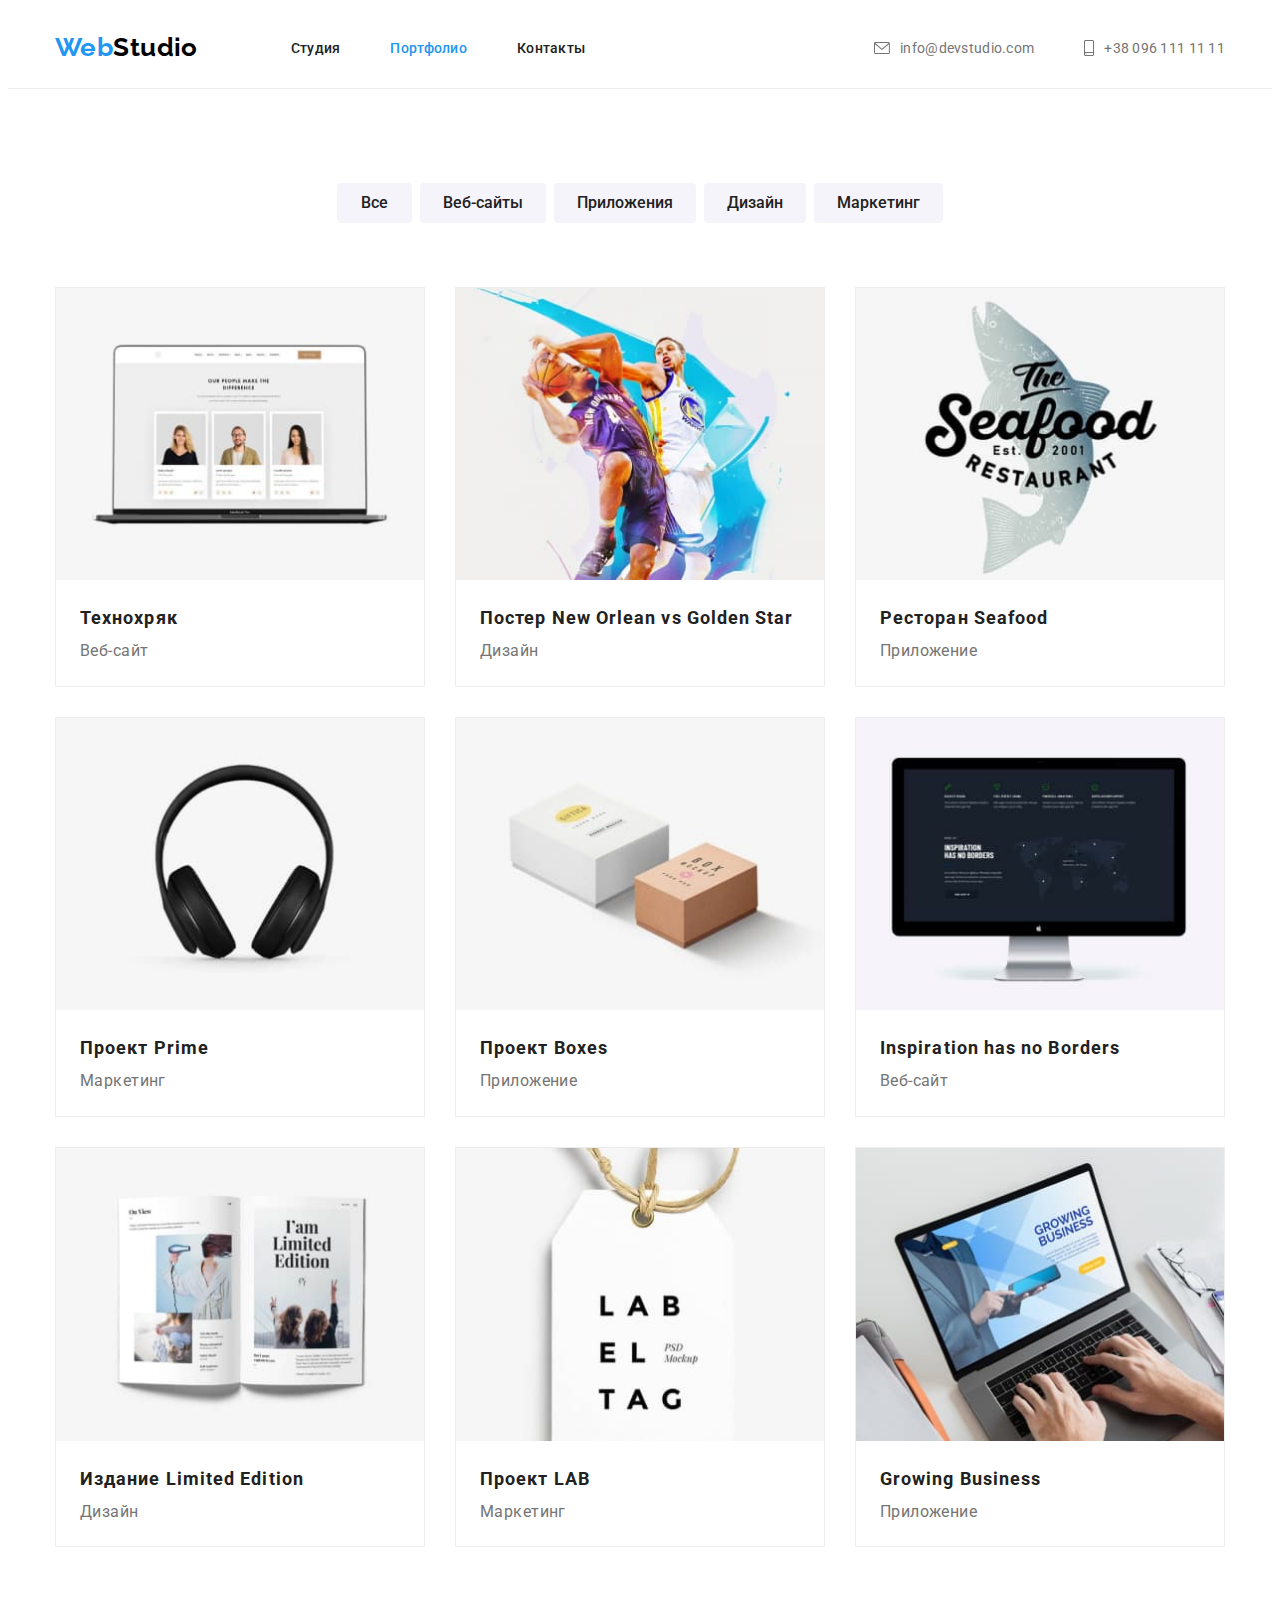
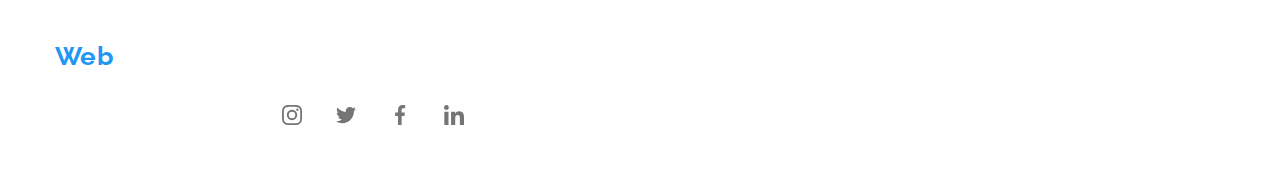
==== portfolio.html @ 6d74dd29 "Start" ====
<!DOCTYPE html>
<html lang="ru">
<!-- сайт на русском языке -->

<head>
    <meta charset="UTF-8">
    <meta http-equiv="X-UA-Compatible" content="IE=edge">
    <meta name="viewport" content="width=device-width, initial-scale=1.0">
    <title>Портфолио</title>
    <link rel="stylesheet" href="https://cdnjs.cloudflare.com/ajax/libs/modern-normalize/1.0.0/modern-normalize.min.css" integrity="sha512-ISS7cAi1PEhQ8jnbJpJZMd29NlhNj4AWYyLOSp2CE/CsHxTCu+r+t0D2yoJudVrd0/8fTVPUVDzY5Tvli75u/g==" crossorigin="anonymous" />
    <link rel="preconnect" href="https://fonts.gstatic.com">
    <link href="https://fonts.googleapis.com/css2?family=Raleway:wght@700&family=Roboto:wght@400;500;700;900&display=swap" rel="stylesheet">
    <link rel="stylesheet" href="./css/styles.css">
</head>

<body>

    <!-- Header -->
    <header>
        <div class="container header-main">
            <div class="logo-container">
                <a href="index.html" class="logo-link"><span class="logo">Web</span><span
                        class="studio-up">Studio</span></a>
            </div>
            <nav class="site-nav">
                <ul class="navigation-set list">
                    <li class="nav-set-item"><a href="./index.html" class="navigation-links">Студия</a></li>
                    <li class="nav-set-item"><a href="./portfolio.html" class="navigation-links current">Портфолио</a></li>
                    <li class="nav-set-item"><a href="" class="navigation-links">Контакты</a></li>
                </ul>
            </nav>


            <ul class="list contacts-set">
                <li class="contacts-set-item">
                    <a href="mailto:info@devstudio.com" class="header-contacts">
                        <svg class="contact-set-icons envelope">
                            <use href="./images/icons.svg#envelope" width="16" height="12"></use>
                        </svg> info@devstudio.com
                    </a>
                </li>
                <li class="contacts-set-item"><a href="tel:+380961111111" class="header-contacts"><svg
                            class="contact-set-icons smartphone">
                            <use href="./images/icons.svg#smartphone" width="10" height="16"></use>
                        </svg>+38 096 111 11 11</a>
                </li>
            </ul>

        </div>
    </header>

    <main>
        <h1 class="hidden">Портфолио</h1>
        <div class="filter container">
            <ul class="filter-buttons list">
                <li class="filter-buttons-item"><button type="button" class="simple-button">Все</button></li>
                <li class="filter-buttons-item"><button type="button" class="simple-button">Веб-сайты</button></li>
                <li class="filter-buttons-item"><button type="button" class="simple-button">Приложения</button></li>
                <li class="filter-buttons-item"><button type="button" class="simple-button">Дизайн</button></li>
                <li class="filter-buttons-item"><button type="button" class="simple-button">Маркетинг</button></li>
            </ul>
        </div>
        <div class="examples container">
            <ul class="grid list">
                <li class="grid-item examples-set-items">
                    <img src="./images/PF1.jpg" alt="пример веб-сайта" width=370>
                    <h2 class="product-header">Технохряк</h2>
                    <p class="product-description">Веб-сайт</p>
                </li>
                <li class="grid-item examples-set-items">
                    <img src="./images/PF2.jpg" alt="пример дизайна" width=370>
                    <h2 class="product-header">Постер New Orlean vs Golden Star</h2>
                    <p class="product-description">Дизайн</p>
                </li>
                <li class="grid-item examples-set-items">
                    <img src="./images/PF3.jpg" alt="пример приложения" width=370>
                    <h2 class="product-header">Ресторан Seafood</h2>
                    <p class="product-description">Приложение</p>
                </li>
                <li class="grid-item examples-set-items">
                    <img src="./images/PF4.jpg" alt="пример маркетингового решения" width=370>
                    <h2 class="product-header">Проект Prime</h2>
                    <p class="product-description">Маркетинг</p>
                </li>
                <li class="grid-item examples-set-items">
                    <img src="./images/PF5.jpg" alt="пример приложения" width=370>
                    <h2 class="product-header">Проект Boxes</h2>
                    <p class="product-description">Приложение</p>
                </li>
                <li class="grid-item examples-set-items">
                    <img src="./images/PF6.jpg" alt="пример веб-сайта" width=370>
                    <h2 class="product-header">Inspiration has no Borders</h2>
                    <p class="product-description">Веб-сайт</p>
                </li>
                <li class="grid-item examples-set-items">
                    <img src="./images/PF7.jpg" alt="пример дизайна" width=370>
                    <h2 class="product-header">Издание Limited Edition</h2>
                    <p class="product-description">Дизайн</p>
                </li>
                <li class="grid-item examples-set-items">
                    <img src="./images/PF8.jpg" alt="пример маркетингового решения" width=370>
                    <h2 class="product-header">Проект LAB</h2>
                    <p class="product-description">Маркетинг</p>
                </li>
                <li class="grid-item examples-set-items">
                    <img src="./images/PF9.jpg" alt="пример приложения" width=370>
                    <h2 class="product-header">Growing Business</h2>
                    <p class="product-description">Приложение</p>
                </li>
            </ul>
        </div>
    </main>
    <footer class="main-foter">
        <div class="footer-structure container">
            <div class="footer-info">
                <div class="footer-logo">
                    <a href="index.html" class="logo-link"><span class="logo">Web</span><span
        class="studio-down">Studio</span></a>
                </div>
                <div class="footer-address">
                    <address><span class="actual-address">г. Киев, пр-т Леси Украинки, 26 </span><br>
    <a href="mailto:info@devstudio.com" class="footer-contacts">info@devstudio.com</a><br>
    <a href="tel:+380961111111" class="footer-contacts">+38 096 111 11 11</a>
</address>
                </div>
            </div>
            <div class="footer-social-links">
                <p class="join">присоединяйтесь</p>
                <ul class="list social-icons-set">
                    <li class="social-icons-item ">
                        <a href="" class="social-icons-link">
                            <svg class="social-icon" width="20" height="20">
    <use href="./images/icons.svg#instagram"></use>
</svg>
                        </a>
                    </li>
                    <li class="social-icons-item">
                        <a href="" class="social-icons-link">
                            <svg class="social-icon" width="20" height="20">
    <use href="./images/icons.svg#twitter"></use>
</svg>
                        </a>
                    </li>
                    <li class="social-icons-item">
                        <a href="" class="social-icons-link">
                            <svg class="social-icon" width="20" height="20">
    <use href="./images/icons.svg#facebook"></use>
</svg>
                        </a>
                    </li>
                    <li class="social-icons-item">
                        <a href="" class="social-icons-link">
                            <svg class="social-icon" width="20" height="20">
    <use href="./images/icons.svg#linkedin"></use>
</svg>
                        </a>
                    </li>
                </ul>
            </div>
        </div>
    </footer>
</body>


</html>
---- css/styles.css ----
:root {
  --main-color: #2f303a;
  --important-text-color: #212121;
  --common-text-color: #757575;
  --secondary-text-color: rgba(255, 255, 255, 0.6);
  --important-color: #ffffff;
  --accent-color: #2196f3;
  --background-color-main: #e5e5e5;
  --background-color-secondary: #f5f4fa;
  --borders-color: #eeeeee;
  --grid-item: 3;
}

html {
  box-sizing: border-box;
}

*,
*::after,
*::before {
  box-sizing: inherit;
}

body {
  font-family: Roboto, sans-serif;
  font-style: normal;
  font-weight: 400;
  font-size: 14px;
  line-height: 1.7;
  letter-spacing: 0.03em;
  color: var(--common-text-color);
}

ul.list {
  list-style-type: none;
  padding-left: 0;
  margin-top: 0;
  margin-bottom: 0;
}

img {
  display: block;
  max-width: 100%;
  height: auto;
}

.hidden {
  position: absolute !important;
  clip: rect(1px 1px 1px 1px);
  clip: rect(1px, 1px, 1px, 1px);
  padding: 0 !important;
  border: 0 !important;
  height: 1px !important;
  width: 1px !important;
  overflow: hidden;
}

.section {
  padding-top: 94px;
  padding-bottom: 94px;
}

.container {
  margin-left: auto;
  margin-right: auto;
  width: 1200px;
  padding-left: 15px;
  padding-right: 15px;
}

.grid {
  display: flex;
  flex-wrap: wrap;
  margin-left: -30px;
  margin-top: -30px;
}

.grid-item {
  flex-basis: calc((100% - 30px * var(--grid-item)) / var(--grid-item));
  margin-left: 30px;
  margin-top: 30px;
}

h1,
h2,
h3,
p {
  margin: 0px;
}

/* header styles */

header {
  background-color: var(--important-color);
  border-bottom: 1px solid #ececec;
}

.header-main {
  display: flex;
  align-items: center;
  height: 80px;
}

.logo {
  font-family: Raleway;
  font-weight: 700;
  font-size: 26px;
  line-height: 1.2;
  color: var(--accent-color);
}

.studio-up {
  font-family: Raleway;
  font-weight: 700;
  font-size: 26px;
  line-height: 1.2;
  color: #000000;
}

.logo-link {
  text-decoration: none;
}

.header-contacts {
  display: flex;
  color: var(--common-text-color);
  text-decoration: none;
  padding-top: 32px;
  padding-bottom: 32px;
  align-items: center;
}

.contact-set-icons {
  display: flex;
  fill: currentColor;
  margin-right: 10px;
}

.contacts-set .contacts-set-item:not(:first-child) {
  margin-left: 50px;
}

.contacts-set-item {
  display: flex;
  align-items: center;
}

.header-contacts:hover,
.header-contacts:focus {
  color: var(--accent-color);
  fill: var(--accent-color);
}

.envelope {
  width: 16px;
  height: 12px;
}

.smartphone {
  width: 10px;
  height: 16px;
}

ul.list.contacts-set {
  display: inline-flex;
  margin-left: auto;
}

.site-nav {
  margin-left: 93px;
}

.site-nav,
.header-contacts {
  line-height: 1.2;
  letter-spacing: 0.02em;
}

.site-nav .nav-set-item:not(:first-child) {
  margin-left: 50px;
}

.navigation-set {
  display: flex;
}

.navigation-links:hover,
.navigation-links:focus {
  color: var(--accent-color);
}

.navigation-links {
  display: block;
  font-weight: 500;
  font-size: 14px;
  color: var(--important-text-color);
  text-decoration: none;
  padding-top: 32px;
  padding-bottom: 32px;
}

.navigation-links.current {
  color: var(--accent-color);
}

/* main styles */

/* Hero Section styles */

.hero-section {
  background-color: var(--main-color);
  min-width: 1600px;
  color: var(--important-color);

  margin-top: 0;
  text-align: center;
  height: 600px;
  /* padding-top: 200px; */
}

.hero-title {
  font-weight: 900;
  font-size: 44px;
  line-height: 1.36;
  letter-spacing: 0.06em;
  text-transform: uppercase;
  margin-top: 0px;
  margin-bottom: 40px;
  padding-top: 200px;
  /* outline: 1px solid red; */
}

.overlay {
  height: 600px;
  max-width: 1600px;
  margin-left: auto;
  margin-right: auto;
  background-size: cover;
  background-position: center;
  background-image: linear-gradient(
      to right,
      rgba(47, 48, 58, 0.4),
      rgba(47, 48, 58, 0.4)
    ),
    url(../images/Hero_img.jpg);
}

.main-button {
  display: inline-block;
  background-color: var(--accent-color);
  color: var(--important-color);
  cursor: pointer;
  min-width: 200px;
  padding: 10px 32px;
  font-size: 16px;
  font-weight: 700;
  font-family: inherit;
  border: 1px solid var(--accent-color);
  text-align: center;
  border-radius: 4px;
  margin-bottom: 200px;
}

/* Advantages section styles */

.advantages-section,
.work-section {
  background-color: var(--important-color);
  /* outline: 1px solid blue; */
}

.advantages-section {
  /* margin-bottom: 94px; */
}

.advantages-set .advantages-set-item:not(:first-child) {
  margin-left: 30px;
}

.advantages-header {
  font-weight: 700;
  font-size: 14px;
  line-height: 1.14;
  text-transform: uppercase;
  color: var(--important-text-color);
  padding-top: 30px;
  padding-bottom: 10px;
}

.advantages-set-item .advantages-paragraph {
  margin-top: 0;
  margin-bottom: 0;
}

.advantages-set-item::before {
  content: '';
  display: block;
  height: 120px;
  background-color: var(--background-color-secondary);
  background-size: contain;
  background-repeat: no-repeat;
  background-position: center;
}

.icon-antenna::before {
  background-image: url(../images/antenna_1.svg);
  background-size: 70px;
}

.icon-clock::before {
  background-image: url(../images/clock_1.svg);
  background-size: 70px;
}

.icon-diagramm::before {
  background-image: url(../images/diagram_1.svg);
  background-size: 70px;
}

.icon-astronaut::before {
  background-image: url(../images/astronaut_1.svg);
  background-size: 70px;
}

.advantages-set {
  --grid-item: 4;
}

/* Work section styles*/

.work-section-header,
.team-section-header,
.clients-section-header {
  font-weight: 700;
  font-size: 36px;
  line-height: 1.16;
  text-align: center;
  color: var(--important-text-color);
  margin-top: 0px;
  margin-bottom: 50px;
}

.work-section {
  padding-top: 0;
}

/* Team section styles*/

.team-section {
  background-color: var(--background-color-secondary);
}

.team-set {
  display: flex;
}

.team-set-item {
  display: block;
  text-align: center;
  background-color: var(--important-color);
  border: 1px solid var(--borders-color);
  border-radius: 6px;
  --grid-item: 4;
  padding-bottom: 30px;
  box-shadow: 0px 2px 1px rgba(0, 0, 0, 0.2), 0px 1px 1px rgba(0, 0, 0, 0.14),
    0px 1px 3px rgba(0, 0, 0, 0.12);
}

.teammates-names {
  color: var(--important-text-color);
  margin-top: 30px;
  margin-bottom: 10px;
  text-align: center;
}

.teammates-position {
  text-align: center;
  margin-top: 0;
  margin-bottom: 10px;
}

.social-icons-set {
  display: inline-flex;
}

.social-icons-item {
}

.social-icons-link {
  display: flex;
  justify-content: center;
  align-items: center;
  fill: var(--common-text-color);
  background-color: rgba(255, 255, 255, 0.1);
  border-radius: 50%;
  width: 44px;
  height: 44px;
}

.social-icons-link:hover,
.social-icons-link:focus {
  fill: var(--important-color);
  background-color: var(--accent-color);
}

.social-icons-item + .social-icons-item {
  margin-left: 10px;
}

/* Clients section styles */

ul.list.clients-section-list {
  display: inline-flex;
}

.clients-section-icon {
}

.clients-section-items {
  --grid-item: 6;
}

.clients-section-link {
  display: flex;
  justify-content: center;
  align-items: center;
  width: 170px;
  height: 90px;
  fill: var(--common-text-color);
  border: 1px solid var(--common-text-color);
  border-radius: 4px;
}

.clients-section-link:hover,
.clients-section-link:focus {
  fill: var(--accent-color);
  border: 1px solid var(--accent-color);
}

/* Portfolio page styles */

.filter-buttons {
  display: flex;
  justify-content: center;
}

.filter {
  padding-top: 94px;
  padding-bottom: 34px;
}

.filter-buttons .filter-buttons-item:not(:first-child) {
  margin-left: 8px;
}

.simple-button {
  display: inline-block;
  background-color: var(--background-color-secondary);
  color: var(--important-text-color);
  font-family: inherit;
  font-weight: 500;
  font-size: 16px;
  line-height: 1.6;
  text-align: center;
  cursor: pointer;
  border-radius: 4px;
  border: 1px solid transparent;
  min-width: 75px;
  padding: 6px 22px;
}

.simple-button:hover,
.simple-button:focus {
  background-color: var(--accent-color);
  color: var(--important-color);
  border: 1px solid var(--accent-color);
  box-shadow: 0px 2px 2px rgba(0, 0, 0, 0.12), 0px 1px 2px rgba(0, 0, 0, 0.08),
    0px 3px 1px rgba(0, 0, 0, 0.1);
}

.examples-set-items {
  border: 1px solid var(--borders-color);
  --grid-item: 3;
  padding-bottom: 20px;
}

.examples-set-items:hover {
  box-shadow: 1px 4px 6px rgba(0, 0, 0, 0.16), 0px 4px 4px rgba(0, 0, 0, 0.06),
    0px 1px 1px rgba(0, 0, 0, 0.12);
}

.examples {
  padding-bottom: 94px;
}

.product-header {
  font-weight: 700;
  font-size: 18px;
  line-height: 2;
  letter-spacing: 0.06em;
  color: var(--important-text-color);
  margin-top: 0px;
  margin-bottom: 0px;
  padding-left: 24px;
  padding-right: 24px;
  padding-top: 20px;
}

.product-description {
  font-size: 16px;
  line-height: 1.87;
  margin-top: 0px;
  margin-bottom: 0px;
  padding-left: 24px;
  padding-right: 24px;
}

/* footer styles */

.main-footer {
  background-color: var(--main-color);
  padding-top: 60px;
  padding-bottom: 60px;
}

.footer-logo {
  margin-bottom: 20px;
}

.studio-down {
  font-family: Raleway;
  font-weight: 700;
  font-size: 26px;
  line-height: 1.2;
  color: var(--important-color);
}

.actual-address {
  color: var(--important-color);
  font-style: normal;
}

.footer-contacts {
  color: var(--secondary-text-color);
  text-decoration: none;
  font-style: normal;
}

.footer-contacts:hover,
.footer-contacts:focus {
  color: var(--accent-color);
}

.footer-structure {
  display: flex;
  align-items: baseline;
}

.join {
  color: var(--important-color);
  text-transform: uppercase;
  font-weight: 700;
  margin-bottom: 20px;
}

.footer-info,
.footer-social-links {
  flex-basis: calc((50%-45px) / 2);
}
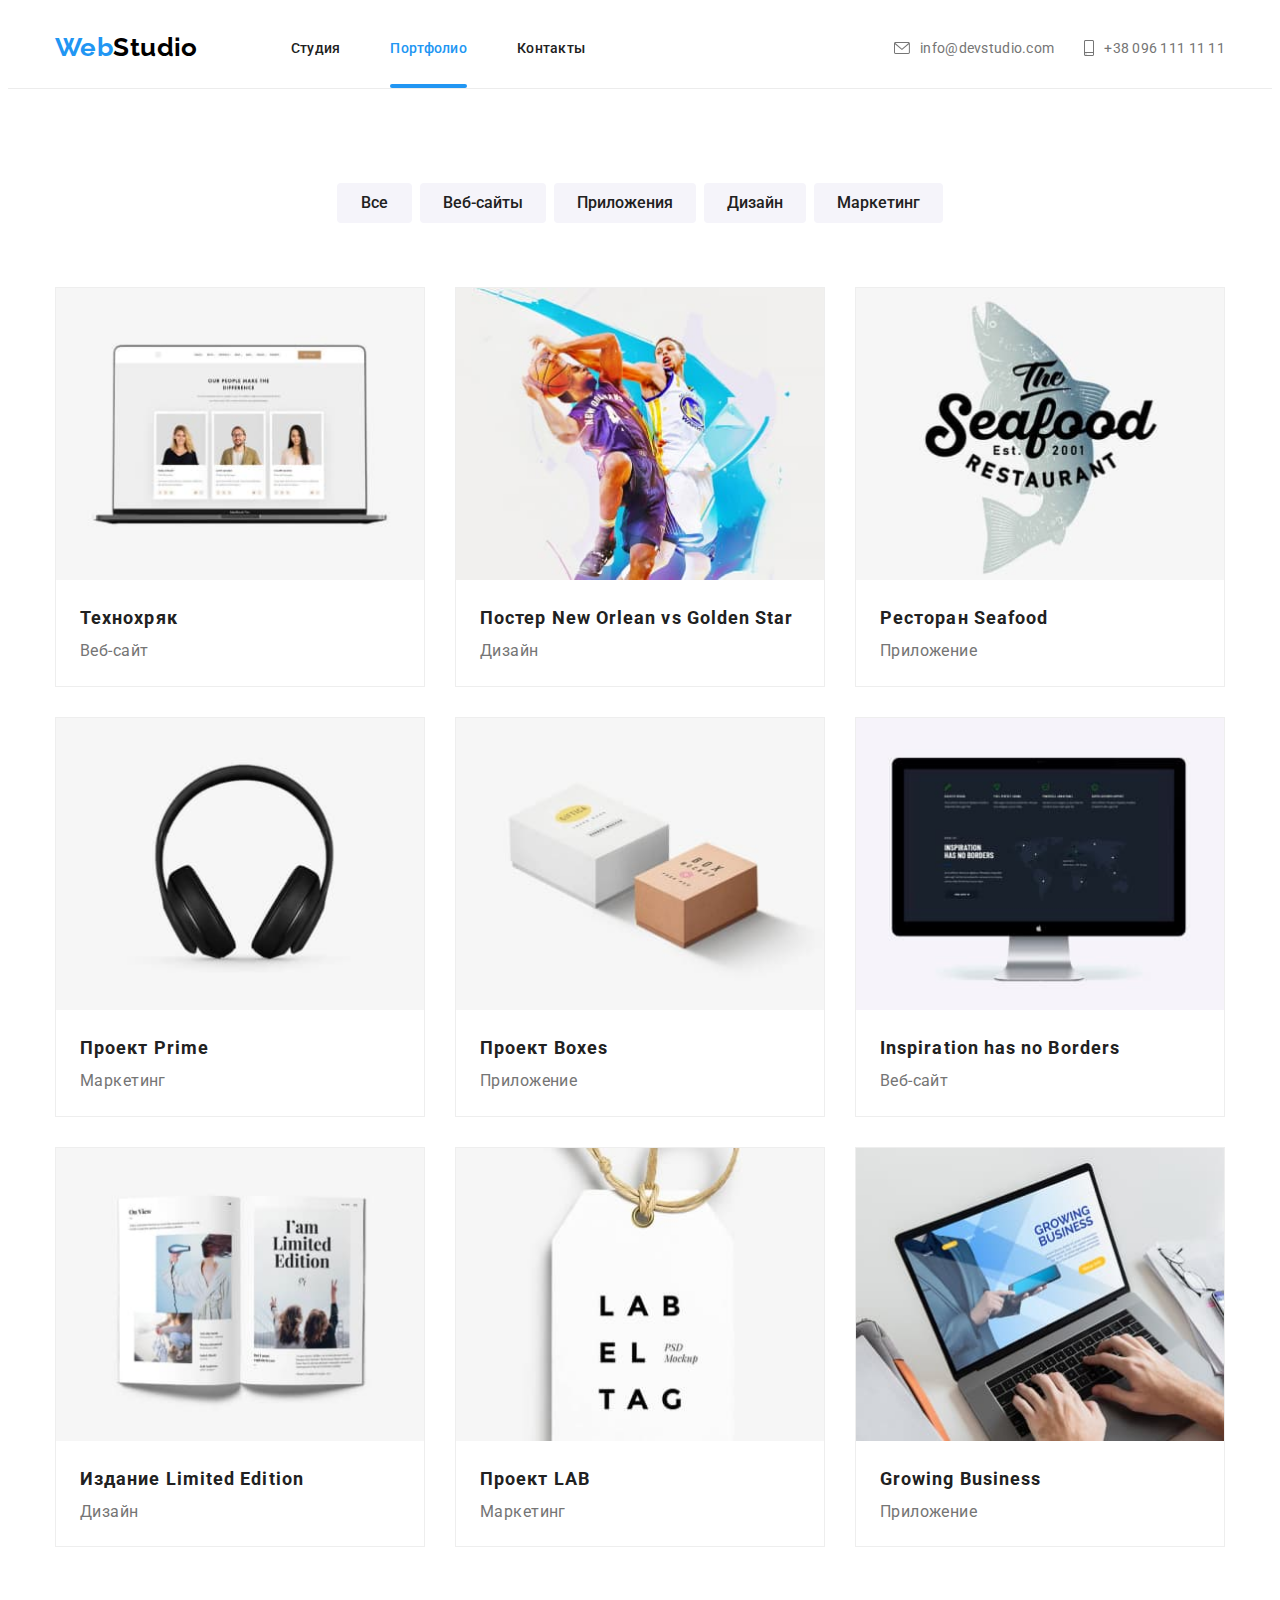
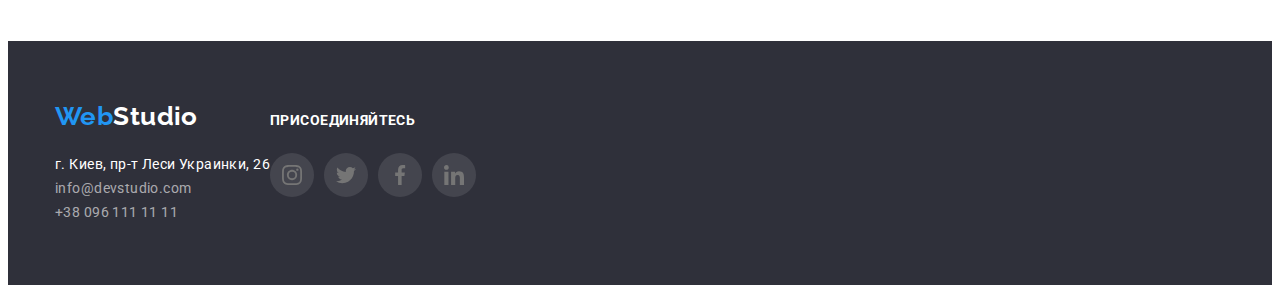
==== commit 6877c842: "modal add" ====
--- a/portfolio.html
+++ b/portfolio.html
@@ -110,7 +110,7 @@
             </ul>
         </div>
     </main>
-    <footer class="main-foter">
+    <footer class="main-footer">
         <div class="footer-structure container">
             <div class="footer-info">
                 <div class="footer-logo">
--- a/css/styles.css
+++ b/css/styles.css
@@ -137,7 +137,7 @@
 }
 
 .contacts-set .contacts-set-item:not(:first-child) {
-  margin-left: 50px;
+  margin-left: 30px;
 }
 
 .contacts-set-item {
@@ -191,6 +191,7 @@
 
 .navigation-links {
   display: block;
+  position: relative;
   font-weight: 500;
   font-size: 14px;
   color: var(--important-text-color);
@@ -203,7 +204,67 @@
   color: var(--accent-color);
 }
 
+.current::after {
+  content: '';
+  position: absolute;
+  bottom: 0;
+  display: block;
+  width: 100%;
+  height: 4px;
+  background-color: var(--accent-color);
+  border-radius: 2px;
+}
+
 /* main styles */
+/* Modal window */
+.backdrop {
+  position: fixed;
+  background-color: rgba(0, 0, 0, 0.2);
+  top: 0;
+  bottom: 0;
+  left: 0;
+  right: 0;
+  opacity: 1;
+  z-index: 2;
+}
+.backdrop.is-hidden {
+  opacity: 0;
+  pointer-events: none;
+}
+
+.modal-window {
+  position: absolute;
+  top: 50%;
+  left: 50%;
+  min-width: 530px;
+  min-height: 580px;
+  transform: translate(-50%, -50%);
+  z-index: 3;
+  background-color: var(--important-color);
+  border-radius: 4px;
+  box-shadow: 0px 1px 3px rgba(0, 0, 0, 0.12), 0px 1px 1px rgba(0, 0, 0, 0.14),
+    0px 2px 1px rgba(0, 0, 0, 0.2);
+}
+.close-button {
+  display: flex;
+  position: absolute;
+  right: 8px;
+  top: 8px;
+  width: 30px;
+  height: 30px;
+  padding: 0px;
+  border: 1px solid rgba(0, 0, 0, 0.1);
+  border-radius: 50%;
+  background-color: var(--important-color);
+  justify-content: center;
+  align-items: center;
+  fill: var(--important-text-color);
+}
+
+.close-button:hover,
+.close-button:focus {
+  fill: var(--accent-color);
+}
 
 /* Hero Section styles */
 
@@ -343,7 +404,21 @@
 .work-section {
   padding-top: 0;
 }
-
+.work-set-item {
+  position: relative;
+}
+.work-section-caption {
+  position: absolute;
+  text-align: center;
+  padding-top: 27px;
+  bottom: 0;
+  width: 100%;
+  height: 70px;
+  background-color: rgba(47, 48, 58, 0.8);
+  z-index: 1;
+  color: var(--important-color);
+  text-transform: uppercase;
+}
 /* Team section styles*/
 
 .team-section {
@@ -476,6 +551,7 @@
   border: 1px solid var(--accent-color);
   box-shadow: 0px 2px 2px rgba(0, 0, 0, 0.12), 0px 1px 2px rgba(0, 0, 0, 0.08),
     0px 3px 1px rgba(0, 0, 0, 0.1);
+  transition: transform 250ms cubic-bezier(0.4, 0, 0.2, 1);
 }
 
 .examples-set-items {
